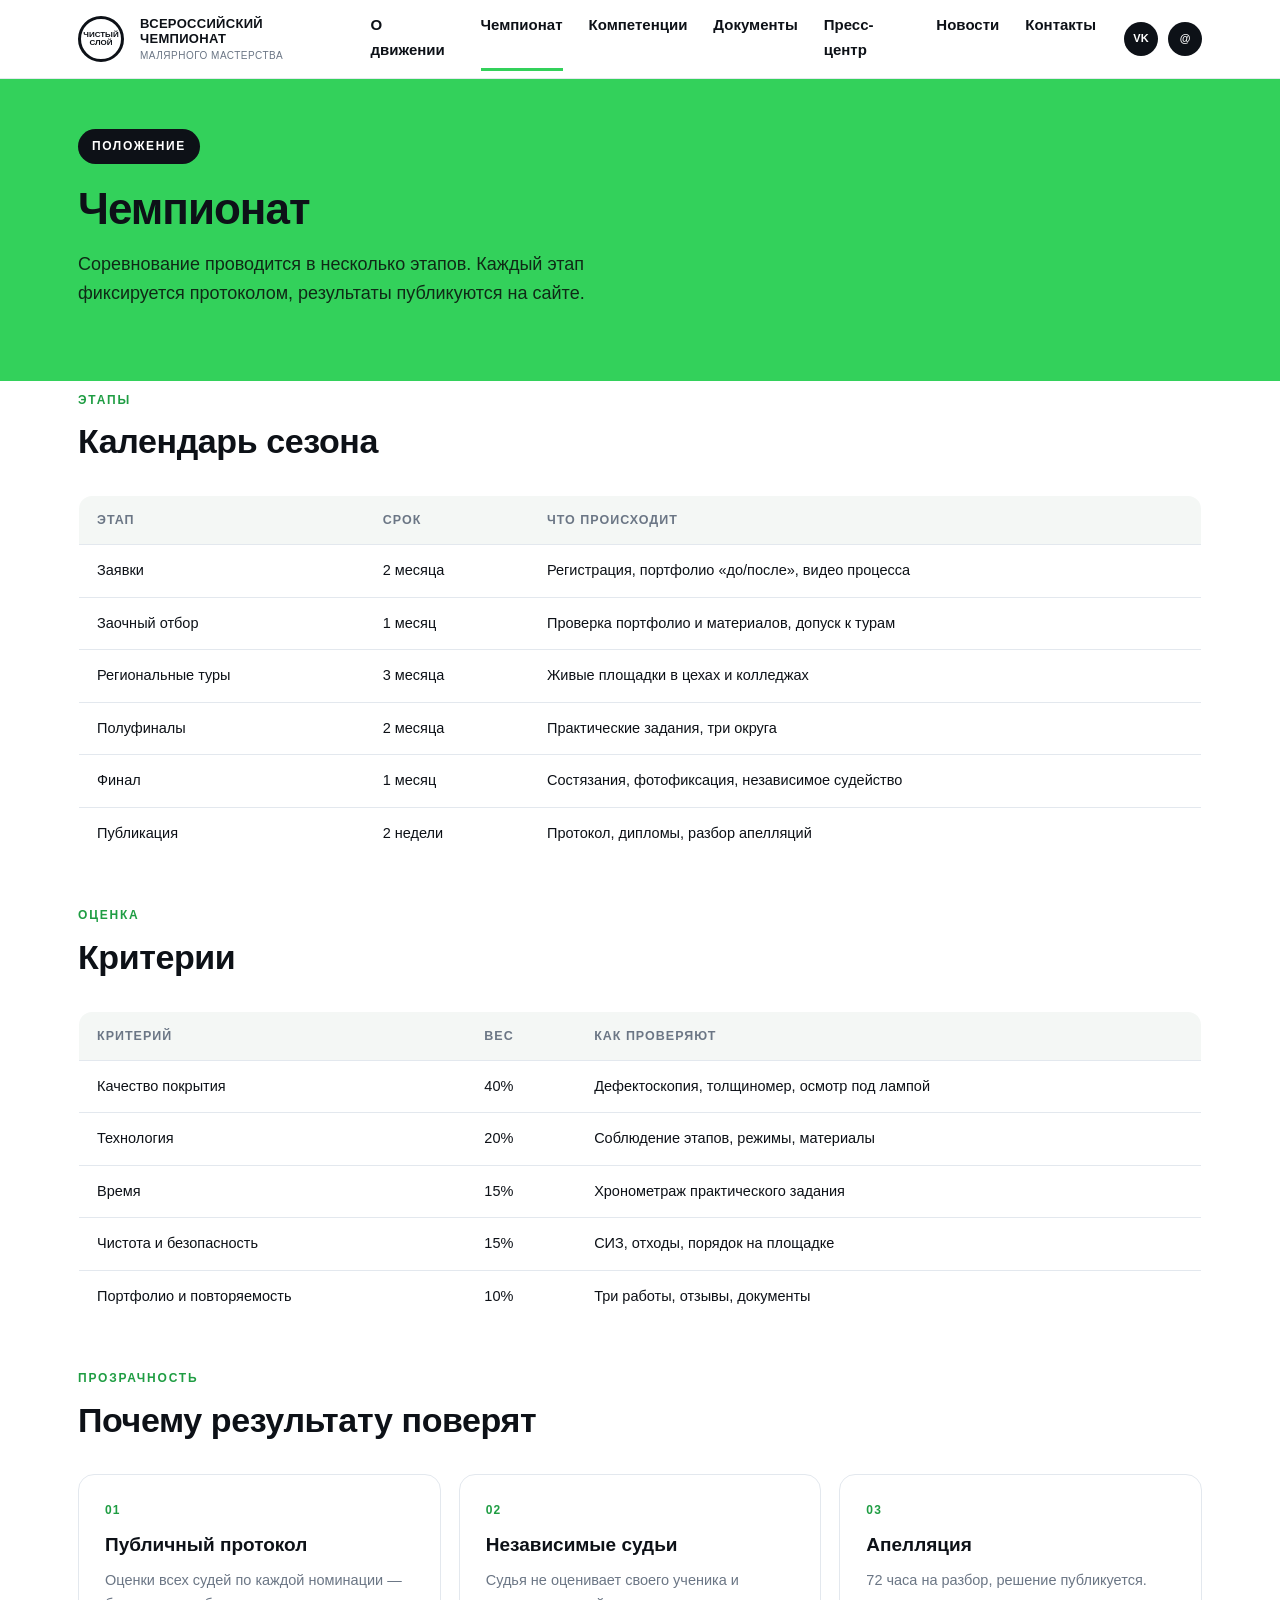
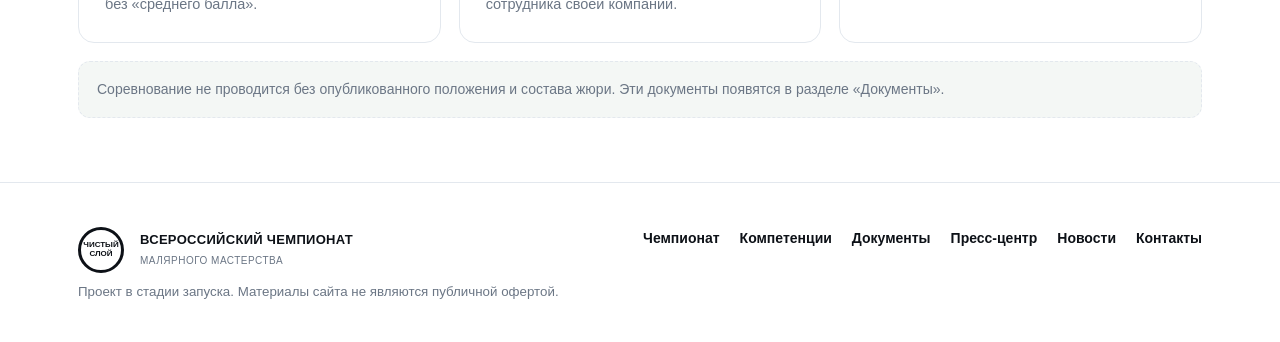
==== championship.html @ a787e3e6 "Сайт чемпионата «Чистый слой»: 14 компетенций, пресс-центр, документы" ====
<!DOCTYPE html>
<html lang="ru">
<head>
<meta charset="utf-8">
<meta name="viewport" content="width=device-width, initial-scale=1">
<title>Чемпионат — Чистый слой</title>
<meta name="description" content="Положение чемпионата «Чистый слой»: этапы, критерии оценки, судейство, призы.">
<link rel="stylesheet" href="style.css">
</head>
<body>
<header class="header">
  <div class="wrap header__in">
    <a class="logo" href="index.html"><span class="logo__mark">ЧИСТЫЙ<br>СЛОЙ</span><span class="logo__text">Всероссийский чемпионат<small>малярного мастерства</small></span></a>
    <nav class="nav">
      <a href="index.html">О движении</a>
      <a href="championship.html" class="active">Чемпионат</a>
      <a href="competencies.html">Компетенции</a>
      <a href="documents.html">Документы</a>
      <a href="press.html">Пресс-центр</a><a href="news.html">Новости</a>
      <a href="contacts.html">Контакты</a>
    </nav>
    <div class="head-actions"><a class="icon-btn" href="https://vk.com">VK</a><a class="icon-btn" href="contacts.html">@</a></div>
  </div>
</header>
<main>
  <section class="hero" style="padding:50px 0 46px">
    <div class="wrap">
      <span class="kicker">Положение</span>
      <h1 style="font-size:44px">Чемпионат</h1>
      <p>Соревнование проводится в несколько этапов. Каждый этап фиксируется протоколом, результаты публикуются на сайте.</p>
    </div>
  </section>

  <section style="padding-top:10px">
    <div class="wrap">
      <div class="section-head"><div class="eyebrow">Этапы</div><h2>Календарь сезона</h2></div>
      <table>
        <tr><th>Этап</th><th>Срок</th><th>Что происходит</th></tr>
        <tr><td>Заявки</td><td>2 месяца</td><td>Регистрация, портфолио «до/после», видео процесса</td></tr>
        <tr><td>Заочный отбор</td><td>1 месяц</td><td>Проверка портфолио и материалов, допуск к турам</td></tr>
        <tr><td>Региональные туры</td><td>3 месяца</td><td>Живые площадки в цехах и колледжах</td></tr>
        <tr><td>Полуфиналы</td><td>2 месяца</td><td>Практические задания, три округа</td></tr>
        <tr><td>Финал</td><td>1 месяц</td><td>Состязания, фотофиксация, независимое судейство</td></tr>
        <tr><td>Публикация</td><td>2 недели</td><td>Протокол, дипломы, разбор апелляций</td></tr>
      </table>

      <div class="section-head" style="margin-top:46px"><div class="eyebrow">Оценка</div><h2>Критерии</h2></div>
      <table>
        <tr><th>Критерий</th><th>Вес</th><th>Как проверяют</th></tr>
        <tr><td>Качество покрытия</td><td>40%</td><td>Дефектоскопия, толщиномер, осмотр под лампой</td></tr>
        <tr><td>Технология</td><td>20%</td><td>Соблюдение этапов, режимы, материалы</td></tr>
        <tr><td>Время</td><td>15%</td><td>Хронометраж практического задания</td></tr>
        <tr><td>Чистота и безопасность</td><td>15%</td><td>СИЗ, отходы, порядок на площадке</td></tr>
        <tr><td>Портфолио и повторяемость</td><td>10%</td><td>Три работы, отзывы, документы</td></tr>
      </table>

      <div class="section-head" style="margin-top:46px"><div class="eyebrow">Прозрачность</div><h2>Почему результату поверят</h2></div>
      <div class="cards">
        <article class="card"><div class="card__num">01</div><h3>Публичный протокол</h3><p>Оценки всех судей по каждой номинации — без «среднего балла».</p></article>
        <article class="card"><div class="card__num">02</div><h3>Независимые судьи</h3><p>Судья не оценивает своего ученика и сотрудника своей компании.</p></article>
        <article class="card"><div class="card__num">03</div><h3>Апелляция</h3><p>72 часа на разбор, решение публикуется.</p></article>
      </div>
      <div class="note">Соревнование не проводится без опубликованного положения и состава жюри. Эти документы появятся в разделе «Документы».</div>
    </div>
  </section>
</main>
<footer class="footer"><div class="wrap footer__grid"><div><a class="logo" href="index.html"><span class="logo__mark">ЧИСТЫЙ<br>СЛОЙ</span><span class="logo__text">Всероссийский чемпионат<small>малярного мастерства</small></span></a><small>Проект в стадии запуска. Материалы сайта не являются публичной офертой.</small></div><nav><a href="championship.html">Чемпионат</a><a href="competencies.html">Компетенции</a><a href="documents.html">Документы</a><a href="press.html">Пресс-центр</a><a href="news.html">Новости</a><a href="contacts.html">Контакты</a></nav></div></footer>
</body>
</html>
---- style.css ----
/* Чистый слой — всероссийский чемпионат малярного мастерства */
:root {
  --green: #33d15b;
  --green-dark: #1f9d43;
  --ink: #0d1117;
  --ink-2: #2c3644;
  --muted: #6b7685;
  --line: #e3e8ee;
  --bg: #ffffff;
  --soft: #f4f7f5;
  --amber: #c98000;
}

* { box-sizing: border-box; }
html { scroll-behavior: smooth; }
body {
  margin: 0;
  font-family: Arial, "Helvetica Neue", sans-serif;
  color: var(--ink);
  background: var(--bg);
  line-height: 1.62;
  -webkit-font-smoothing: antialiased;
}
a { color: inherit; text-decoration: none; }
.wrap { max-width: 1180px; margin: 0 auto; padding: 0 28px; }

/* header */
.header { position: sticky; top: 0; z-index: 30; background: rgba(255,255,255,.94); backdrop-filter: blur(10px); border-bottom: 1px solid var(--line); }
.header__in { display: flex; align-items: center; gap: 22px; height: 78px; }
.logo { display: flex; align-items: center; gap: 14px; text-decoration: none; }
.logo__mark {
  flex: 0 0 46px; width: 46px; height: 46px; border-radius: 50%;
  border: 3px solid var(--ink);
  display: grid; place-items: center;
  font-weight: 800; font-size: 8px; line-height: 1.05; text-align: center; letter-spacing: 0;
  white-space: nowrap;
}
.logo__text { font-weight: 800; font-size: 13px; line-height: 1.15; text-transform: uppercase; letter-spacing: .3px; padding-left: 2px; }
.logo__text small { display: block; font-weight: 500; font-size: 10px; color: var(--muted); letter-spacing: .5px; margin-top: 3px; }
.nav { display: flex; gap: 26px; margin-left: auto; }
.nav a { font-size: 15px; font-weight: 700; color: var(--ink); padding: 6px 0; border-bottom: 3px solid transparent; }
.nav a:hover { border-color: var(--green); }
.nav a.active { border-color: var(--green); }
.head-actions { display: flex; gap: 10px; align-items: center; margin-left: 6px; }
.icon-btn {
  width: 34px; height: 34px; border-radius: 50%; background: var(--ink); color: #fff;
  display: grid; place-items: center; font-size: 11px; font-weight: 700;
}
.icon-btn:hover { background: #222c3a; }

/* hero */
.hero {
  position: relative; overflow: hidden;
  background: var(--green);
  padding: 60px 0 70px;
}
.hero__grid { display: grid; grid-template-columns: .95fr 1.05fr; gap: 40px; align-items: center; }
.hero__art { position: relative; min-height: 420px; }
.hero__art svg { width: 100%; height: auto; display: block; filter: drop-shadow(0 22px 40px rgba(0,0,0,.18)); }
.hero h1 { font-size: 54px; line-height: 1.04; margin: 0 0 18px; letter-spacing: -1px; }
.hero .kicker {
  display: inline-block; background: var(--ink); color: #fff;
  font-size: 12px; font-weight: 700; letter-spacing: 1.6px; text-transform: uppercase;
  padding: 8px 14px; border-radius: 999px; margin-bottom: 22px;
}
.hero p { font-size: 18px; color: #0f2a16; max-width: 560px; margin: 0 0 26px; }
.btn-row { display: flex; gap: 12px; flex-wrap: wrap; }
.btn { display: inline-flex; align-items: center; gap: 9px; padding: 14px 22px; border-radius: 12px; font-weight: 700; font-size: 15px; }
.btn--dark { background: var(--ink); color: #fff; }
.btn--dark:hover { background: #232d3b; }
.btn--light { background: #fff; color: var(--ink); border: 2px solid rgba(13,17,23,.12); }
.btn--light:hover { border-color: var(--ink); }

/* ribbon */
.ribbon { background: var(--ink); color: #fff; padding: 16px 0; }
.ribbon__in { display: flex; gap: 26px; flex-wrap: wrap; justify-content: space-between; font-size: 14px; }
.ribbon__in span { display: inline-flex; align-items: center; gap: 9px; opacity: .92; }
.dot { width: 8px; height: 8px; border-radius: 50%; background: var(--green); display: inline-block; }

/* sections */
section { padding: 64px 0; }
.section-head { max-width: 760px; margin-bottom: 34px; }
h2 { font-size: 34px; line-height: 1.15; margin: 0 0 12px; letter-spacing: -.4px; }
.section-head p { color: var(--muted); font-size: 17px; margin: 0; }
.eyebrow { font-size: 12px; font-weight: 800; letter-spacing: 1.8px; text-transform: uppercase; color: var(--green-dark); margin-bottom: 12px; }

/* cards */
.cards { display: grid; grid-template-columns: repeat(3, 1fr); gap: 18px; }
.card { border: 1px solid var(--line); border-radius: 16px; padding: 26px; background: #fff; }
.card:hover { box-shadow: 0 14px 34px rgba(13,17,23,.08); }
.card__num { font-size: 12px; font-weight: 800; letter-spacing: 1.2px; color: var(--green-dark); margin-bottom: 10px; }
.card h3 { margin: 0 0 8px; font-size: 19px; }
.card p { margin: 0; color: var(--muted); font-size: 14.5px; }

/* steps */
.steps { display: grid; grid-template-columns: repeat(5, 1fr); gap: 14px; }
.step { background: var(--soft); border-radius: 14px; padding: 20px; position: relative; }
.step b { display: block; font-size: 13px; color: var(--green-dark); letter-spacing: 1px; margin-bottom: 8px; }
.step span { font-size: 14px; color: var(--ink-2); }

/* table */
table { width: 100%; border-collapse: collapse; background: #fff; border-radius: 14px; overflow: hidden; border: 1px solid var(--line); }
th, td { text-align: left; padding: 14px 18px; font-size: 14.5px; border-bottom: 1px solid var(--line); vertical-align: top; }
th { background: var(--soft); font-size: 12.5px; text-transform: uppercase; letter-spacing: 1px; color: var(--muted); }
tr:last-child td { border-bottom: 0; }

/* partners */
.partners { display: grid; grid-template-columns: repeat(4, 1fr); gap: 14px; }
.partner {
  border: 1px dashed var(--line); border-radius: 12px; min-height: 96px;
  display: grid; place-items: center; color: var(--muted); font-size: 13px; text-align: center; padding: 12px;
}

/* news */
.news-list { display: grid; gap: 14px; }
.news-item { border: 1px solid var(--line); border-radius: 14px; padding: 20px 22px; display: flex; gap: 18px; align-items: baseline; }
.news-item time { font-size: 13px; color: var(--muted); min-width: 96px; }
.news-item b { font-size: 16px; }
.empty { background: var(--soft); border-radius: 14px; padding: 28px; color: var(--muted); font-size: 15px; }

/* footer */
.footer { border-top: 1px solid var(--line); padding: 44px 0 40px; background: #fff; }
.footer__grid { display: flex; justify-content: space-between; gap: 26px; flex-wrap: wrap; }
.footer nav { display: flex; gap: 20px; flex-wrap: wrap; font-size: 14px; font-weight: 600; }
.footer small { color: var(--muted); display: block; margin-top: 8px; max-width: 520px; }

.note { margin-top: 18px; padding: 16px 18px; border-radius: 12px; background: var(--soft); border: 1px dashed var(--line); color: var(--muted); font-size: 14px; }

@media (max-width: 980px) {
  .hero__grid { grid-template-columns: 1fr; }
  .hero h1 { font-size: 40px; }
  .cards, .partners { grid-template-columns: 1fr 1fr; }
  .steps { grid-template-columns: 1fr 1fr; }
  .nav { display: none; }
}
@media (max-width: 620px) {
  .cards, .partners, .steps { grid-template-columns: 1fr; }
  h2 { font-size: 28px; }
}
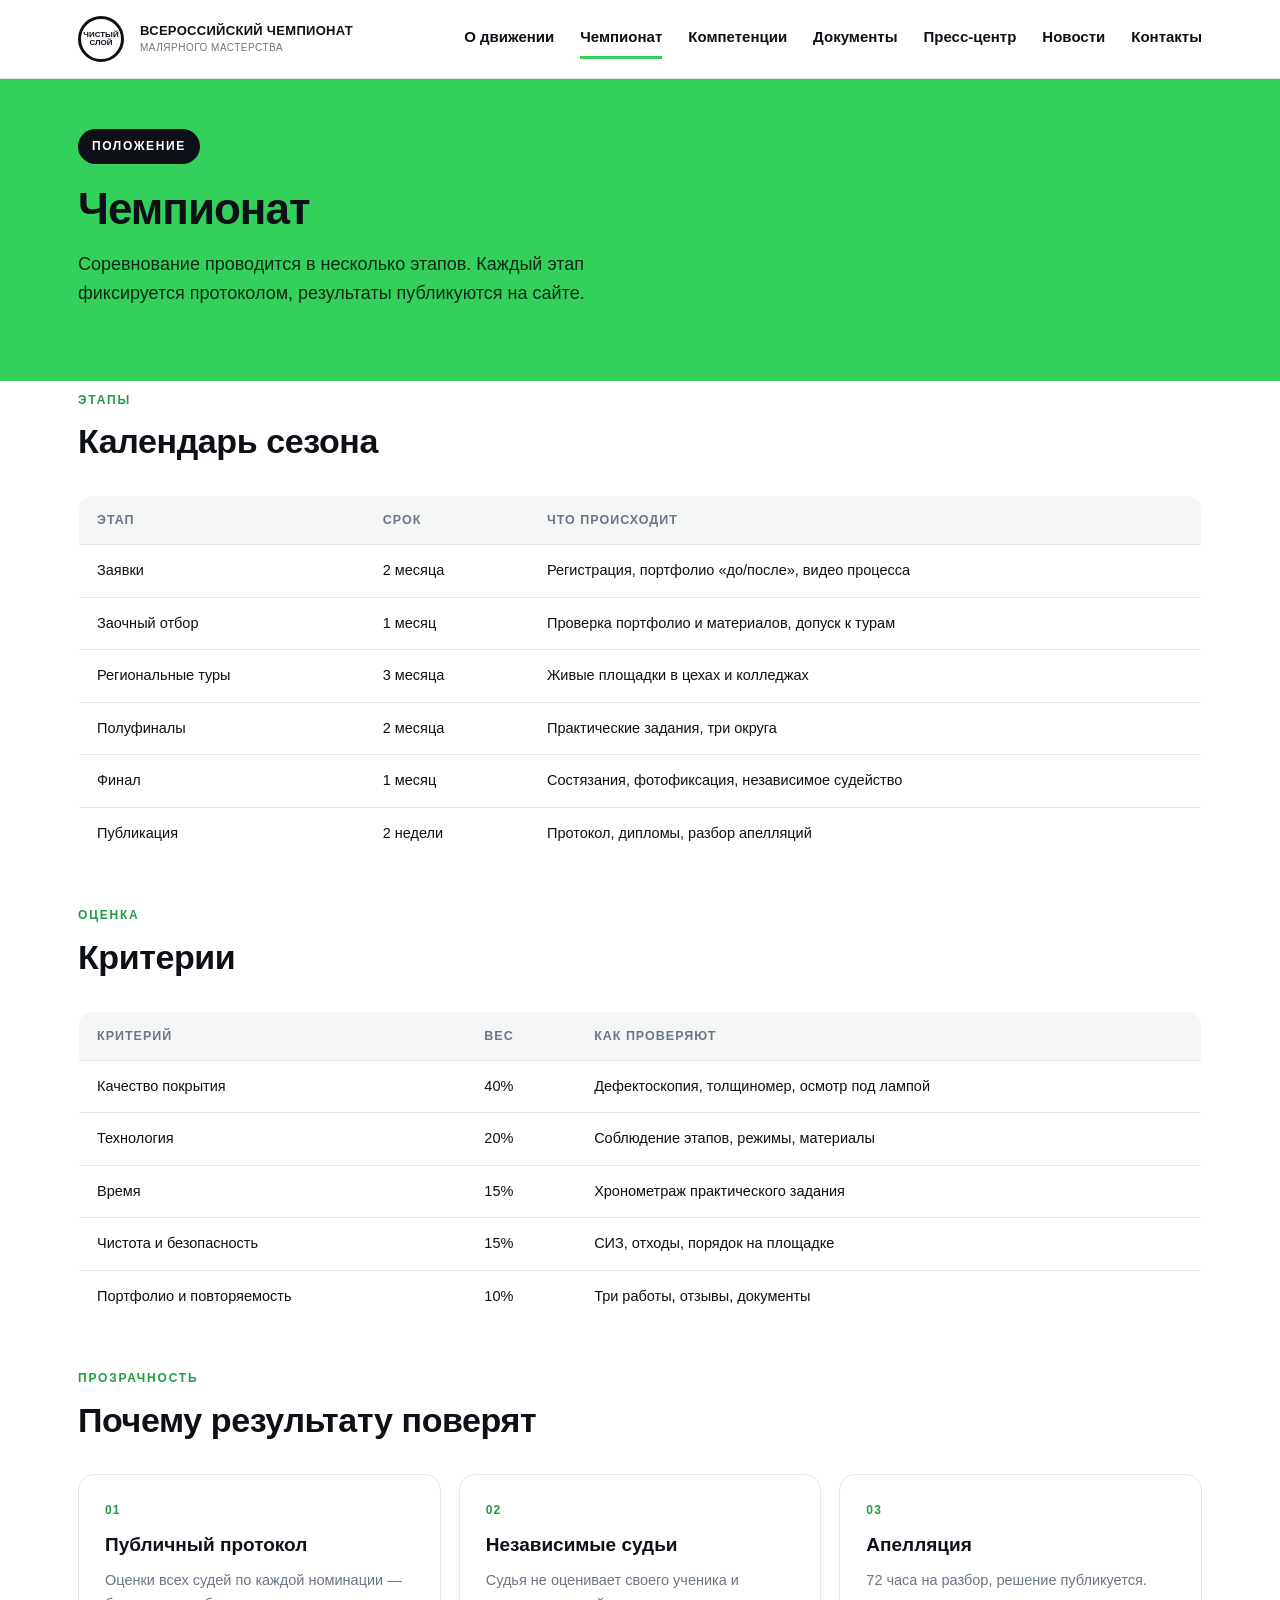
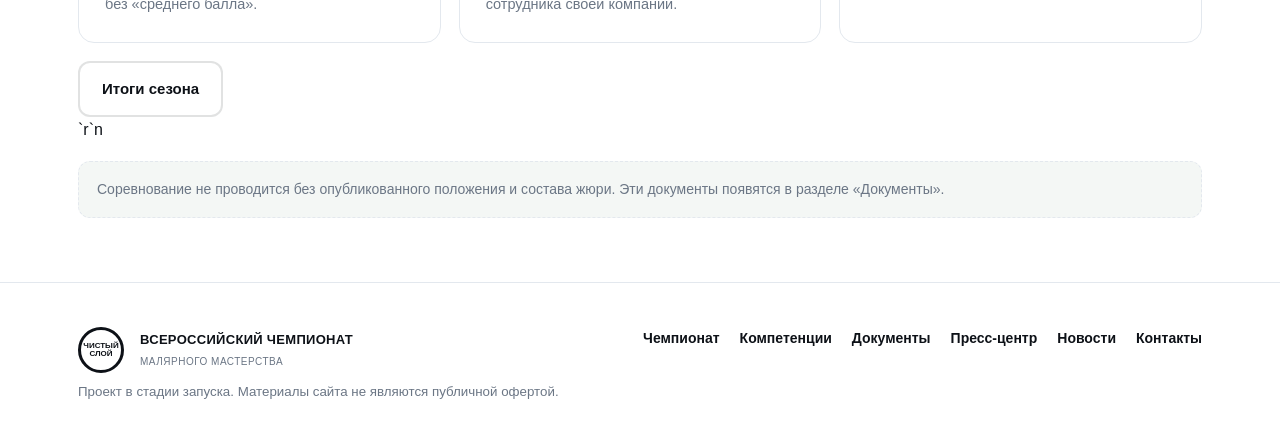
==== commit 9a684ed1: "Сайт: полное наполнение — 14 компетенций, партнёры, FAQ, итоги, документы, пресс-центр" ====
--- a/championship.html
+++ b/championship.html
@@ -19,7 +19,6 @@
       <a href="press.html">Пресс-центр</a><a href="news.html">Новости</a>
       <a href="contacts.html">Контакты</a>
     </nav>
-    <div class="head-actions"><a class="icon-btn" href="https://vk.com">VK</a><a class="icon-btn" href="contacts.html">@</a></div>
   </div>
 </header>
 <main>
@@ -60,7 +59,7 @@
         <article class="card"><div class="card__num">02</div><h3>Независимые судьи</h3><p>Судья не оценивает своего ученика и сотрудника своей компании.</p></article>
         <article class="card"><div class="card__num">03</div><h3>Апелляция</h3><p>72 часа на разбор, решение публикуется.</p></article>
       </div>
-      <div class="note">Соревнование не проводится без опубликованного положения и состава жюри. Эти документы появятся в разделе «Документы».</div>
+      <div class="btn-row" style="margin-top:18px"><a class="btn btn--light" href="results.html">Итоги сезона</a></div>`r`n      <div class="note">Соревнование не проводится без опубликованного положения и состава жюри. Эти документы появятся в разделе «Документы».</div>
     </div>
   </section>
 </main>
